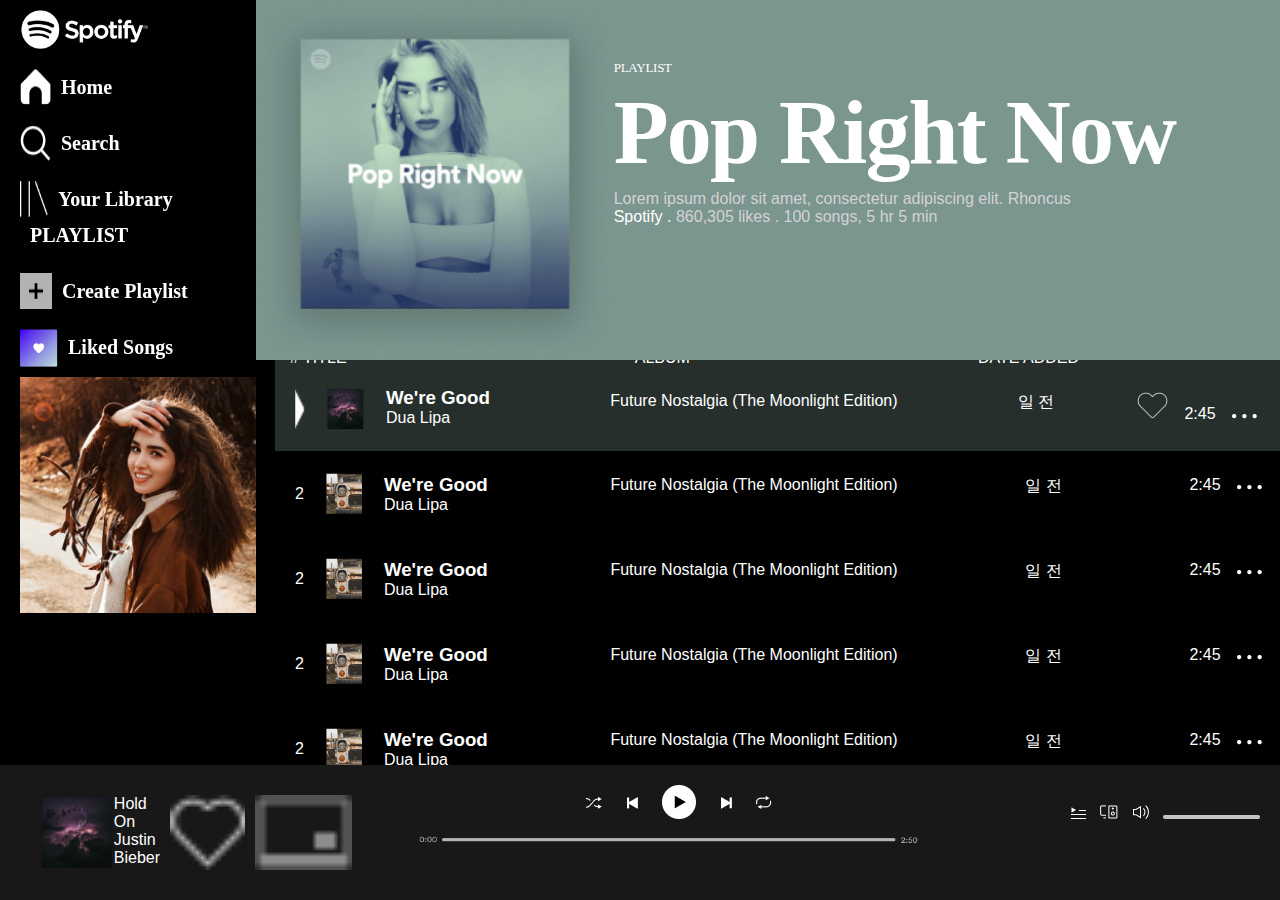
==== index2.html @ dff0a5c3 "addfiles" ====
<!DOCTYPE html>
<html lang="en">
<head>
    <meta charset="UTF-8">
    <meta name="viewport" content="width=device-width, initial-scale=1.0">
    <title>Document</title>
    <link rel="stylesheet" href="./style.css">
</head>
<body>
    <div id="main">
       <div id="half1">
           <div id="sidebar">
               <img id="img1" src="./assets2/Spotify logo.png">
               <div >
                 <img class="img2" src="./assets2/Vector.png">
                 <p class="stext">Home</p>
               </div>
               <div>
                <img class="img2" src="./assets2/fi-rs-search.png">
                <p class="stext">Search</p>
              </div>
              <div>
                <img class="img2" src="./assets2/library.png">
                <p class="stext">Your Library</p>
              </div>
              <p class="stext" id="playlist1">PLAYLIST</p>
              <div>
                <img class="img2" src="./assets2/Frame.png">
                <p class="stext">Create Playlist</p>
              </div>
              <div>
                <img class="img2" src="./assets2/Group 2.png">
                <p class="stext">Liked Songs</p>
              </div>
              <img id="lastimg" src="./assets2/album art.png">
           </div>
           <div id="playlist">
              <div id="up">
                 <img src="./assets2/스크린샷 2021-03-16 오후 4.04 2.png">
                 <div id="text">
                     <p id="p1">PLAYLIST</p>
                     <p id="big">Pop Right Now</p>
                     <p class="p2">Lorem ipsum dolor sit amet, consectetur adipiscing elit. Rhoncus</p>
                     <span id="spotify">Spotify .</span>
                     <span class="p2">860,305 likes . 100 songs, 5 hr 5 min</span>
                 </div>
              </div>
              <div id="down">
                  <div id="play">
                    <img class="img3"  src="./assets2/thumb_play.png">
                    <img class="img3" id="play2" src="./assets2/Subtract.png">
                    <img class="img3" id="play3" src="./assets2/Group 15.png">
                  </div>
                  <div id="title">
                    <p id="pr1"># TITLE</p>
                    <p id="pr2">ALBUM</p>
                    <p id="pr3">DATE ADDED</p>
                  </div>
                  <div id="first">
                    <div >
                      <div id="f1">
                        <img src="./assets2/Polygon 2.png">
                        <img src="./assets2/Rectangle 9 (1).png">
                        <div>
                           <h3>We're Good</h3>
                           <p>Dua Lipa</p>
                        </div>
                     </div>
                     <div id="f2">
                         <p>Future Nostalgia (The Moonlight Edition)</p>
                     </div>
                      <div id="f3">
                         <p>일 전</p>
                      </div>
                      <div id="f4">
                        <img src="./assets2/Subtract.png">
                        2:45
                        <img src="./assets2/Group 15.png">
                      </div>
                    </div>
                  </div>
                  <section>
                    <div class="list">
                        <div>
                          <div class="td1">
                            <p>2</p>
                            <img src="./assets2/Rectangle 20.png">
                            <div>
                              <h3>We're Good</h3>
                              <p>Dua Lipa</p>
                            </div>
                          </div>
                          
                          <p>Future Nostalgia (The Moonlight Edition)</p>
                          <p>일 전</p>
                          <div class="time">
                            2:45  
                            <img src="./assets2/Group 15.png">
                          </div>
                        
                        </div>
                      </div>
                      <div class="list">
                        <div>
                          <div class="td1">
                            <p>2</p>
                            <img src="./assets2/Rectangle 20.png">
                            <div>
                              <h3>We're Good</h3>
                              <p>Dua Lipa</p>
                            </div>
                          </div>
                          <p>Future Nostalgia (The Moonlight Edition)</p>
                          <p>일 전</p>
                          <div class="time">
                            2:45
                            <img src="./assets2/Group 15.png">
                          </div>
                        </div>
                      </div>
                      <div class="list">
                        <div>
                          <div class="td1">
                            <p>2</p>
                            <img src="./assets2/Rectangle 20.png">
                            <div>
                              <h3>We're Good</h3>
                              <p>Dua Lipa</p>
                            </div>
                          </div>
                          <p>Future Nostalgia (The Moonlight Edition)</p>
                          <p>일 전</p>
                          <div class="time">
                            2:45
                            <img src="./assets2/Group 15.png">
                          </div>
                        </div>
                      </div>
                      <div class="list">
                        <div>
                          <div class="td1">
                            <p>2</p>
                            <img src="./assets2/Rectangle 20.png">
                            <div>
                              <h3>We're Good</h3>
                              <p>Dua Lipa</p>
                            </div>
                          </div>
                          <p>Future Nostalgia (The Moonlight Edition)</p>
                          <p>일 전</p>
                          <div class="time">
                            2:45
                            <img src="./assets2/Group 15.png">
                          </div>
                        </div>
                      </div>
                      <div class="list">
                        <div>
                          <div class="td1">
                            <p>2</p>
                            <img src="./assets2/Rectangle 20.png">
                            <div>
                              <h3>We're Good</h3>
                              <p>Dua Lipa</p>
                            </div>
                          </div>
                          <p>Future Nostalgia (The Moonlight Edition)</p>
                          <p>일 전</p>
                          <div class="time">
                            2:45
                            <img src="./assets2/Group 15.png">
                          </div>
                        </div>
                      </div>
                   </section>
              </div>
           </div>
      </div>
      <div id="footer">
          <div id="foot1">
            <img src="./assets2/Rectangle 9 (3).png">
            <div>
              <p>Hold On</p>
              Justin Bieber
            </div>
            <img src="./assets2/Union.png">
            <img src="./assets2/Group 3.png">
          </div>
            <div id="foot2">
              <div id="foot21">
                <img class="fc" src="./assets2/Vector (4).png">
                <img class="fc" src="./assets2/Vector (5).png">
                <img id="footmid" src="./assets2/play.png">
                <img class="fc" src="./assets2/Vector (6).png">
                <img class="fc" src="./assets2/Vector (7).png">
              </div>
              <img src="./assets2/Group 4.png">
            </div>
            <div id="foot3"> 
              <img src="./assets2/Group 6.png">
              <img src="./assets2/Group 7.png">
              <img src="./assets2/Vector (8).png">
              <img src="./assets2/Rectangle 14.png">
            </div>
      </div>
    </div>
</body>
</html>
---- style.css ----
*{
    padding : 0px;
    margin : 0px;
    box-sizing : border-box;
    font-family : arial;
}
#page1{
    background-color: black;
    display : flex;
    width : 100vw;
    height : 100%;

}
.text{
    color: white;
}
#half{
    margin-left : 200px;
}
#pic1{
    display : flex;
    justify-content : space-between;
    flex-wrap : wrap;
}
.text1{
    color : white;
    font-size : medium;
}
#texta{
    padding-right : 70px;
    
}
#textb{
    padding-right : 60px;
}
#textc{
    padding-right : 120px;
}
#textd{
    padding-right : 30px;
}
#pic2{
    display : flex;
    flex-wrap : wrap;
    justify-content : space-between;
}
.div2{
    display : flex;
}
#footer{
    position : fixed;
    height : 10vh;
    background-color : #181818;
    bottom : 0px;
    width : 100%;
    color : white;
     display : flex;
     flex-wrap: wrap;
}
#bottom-left{
    display : flex;
    justify-content: space-between;
}
#heart{
    width : 30px;
    height : 30px;
}
#neffex{
    height : 60px;
    width : 60px;
    padding : 7px;
    margin : 7px;
}
#bottom-left>div{
  margin-top : 10px;
}
#heart{
    margin-top : 15px;
    padding-left : 10px;
}
#arrow{
    color : #686868;
}
#head2{
    display : flex;
    justify-content : right;
    padding-top : 10px;
}
#imgangle{
   padding-right: 60px;
   position : fixed;
}

#arrow{
    display : flex;
    flex-direction: row;
    justify-content : center;
    align-items : center;
    padding-top : 10px;
}
#arrow2{
    padding-left : 20px;
    position : fixed;
}
#arrow1{
    padding-top : 5px;
    position : fixed;
}

select {
    padding-top : 0px;
    border : none;
}
#sidebar1{
    flex : 1;
    background-color : #000;
    display:flex;
    flex-direction : column;
    position : fixed;
    height : 90%;
}
#logo{
    width : 120px;
    height : 40px;
}
#sidebar1>div{
    padding-top : 10px;
}
#sidebar1>div>img{
   height : 20px;
   padding-right : 20px;
   padding-left : 20px;
}
.text{
    font-size:small;
}
#sidebar1>h2{
    margin-left : 20px;
    margin-top : 20px;
}
#head{
    display : flex;
    justify-content : space-between;
}
#morning{
    font-size: xx-large;
    padding-top : 50px;
}
#half{
   flex : 4;
   background-color : #151515;
}
#pic1{
    display : flex;
    width : 80%;
}
#pic2{
    width : 80%;
}
#pic1>span{
    width : 300px;
    background-color : #303030;
    display : flex;
    justify-content : space-between;
    align-items : center;
    margin-top : 10px;
}
#pic1>span>.text{
    margin-left : 0px;
}
#like{
    font-size: xx-large;
}
.img{
    color : white;
    
}


#angle{
    position : fixed;
    top : 10px;
    right : 10px;
    background-color : black;
    color : white;
    border-radius: 20%;
}
#allcont{
    display : flex;
    justify-content : space-between;
}

#main>div{
    padding : 10px;
}
#main2>span{
    padding : 10px;
}
#main3>div{
    padding : 10px;
}

/* next slide css */

#main{
   width : 100%;
  height : 100%;
  background-color : #000000;
}
#sidebar{
    width : 20vw;
    height : 85vh;
    display : flex;
    flex-direction : column;
    padding : 10px;
    margin-inline : 10px;
    position : fixed;
    left : 0px;
    top : 0px;
}
#playlist{
    padding-top : 20px;
}
#lastimg{
    padding-top : 10px;
}
#footer{
    width : 100%;
    height : 15vh;
    color : #ffffff;
    display : flex;
    padding-bottom : 10px;
}
#up{
    background-color : #7b958f;
    display : flex;
    margin-top : 0%;
    padding-top: 0%;
    height : 40vh;
    width : 80vw;
    position : fixed;
    top : 0px;
    right : 0px;
}
#text{
    margin-top : 50px;
}
#p1{
    font-family: Circular Std;
font-size: 13px;
font-weight: 500;
line-height: 16px;
letter-spacing: -0.02em;
text-align: left;
  color : #ffffff;
  padding-top : 0px;
  margin-top : 10px;
}
#big{
    width : 607px;
    height : 114px;
    font-family: Circular Std;
font-size: 90px;
font-weight: 900;
line-height: 114px;
letter-spacing: -0.02em;
text-align: left;
color : #ffffff;
}
.p2{
    color : #d3d3d3;
}
#spotify{
    width : 49px;
    height : 22px;
    color : #ffffff;
}

.stext{
    color : white;
    font-family: Circular Std;
font-size: 20px;
font-weight: 700;
line-height: 16px;
letter-spacing: 0em;
text-align: left;
   padding : 10px;
}
#sidebar>div{
    display : flex;
    padding-top: 20px;
}
#img1{
    width: 129.15px ;
height: 39.41px ;
}
.img2{
    width: 24px
height: 24px
top: 8px
left: 16px
padding: 3.74px, 2.55px, 2.25px, 3px

}
#half{
    display : flex;
}
#playlist{
    padding-top : 0px;
    width : 80vw;
}
#play>.img3{
   padding : 20px;
}
#play2 { 
    margin-bottom : 10px;
}
#play3{
    margin-bottom : 20px;
}
.td1{
    display : flex;
    padding : 10px;
    justify-content : center;
    align-items : center;
}
.td1>p , .td1>img , .td1>div{
    padding : 10px;
}
#down{
    color : white;
    background-color : #000000;
    padding-left : 265px;
    padding-top : 240px
   
}


.list>div{
    display : flex;
    flex-direction : row;
    justify-content: space-between;

}
#first , #play , #title{
    background-color: #262f2c;
    width : 80vw;
}
section{
    background-color : #000000;
    color : white;
    width : 80vw;
}

.list > div > p{
    padding : 25px;
}
.time{
    padding :  25px;
}
#title{
    display : flex;
    justify-content : space-between;

}
#first>div{
    display : flex;
    justify-content : space-between;
}
#f1{
    display : flex;
    padding :10px;
}
#f1>img , #f1>div{
  padding : 10px;
}
#first>div>#f2 , #first>div>#f3 ,#first>div>#f4{
    padding-top : 25px;
}
#f3{
    margin-left : 50px;
}
#f2{
    margin-left : 30px;
}
#f4>img{
    padding-inline: 12px;
}
#f4{
    padding-right : 30px;
}
.time>img{
    padding-inline : 12px;
}
#pr1{
    padding-left : 15px;
}
#pr3{
    padding-right : 220px;
}
#footer{
    display : flex;
    justify-content : space-between;
    width : 100vw;
}
#footer>#foot1{
    display : flex;
    padding : 10px;
    margin : 10px;
}
#foot1>img{
    padding-left : 10px;
}
#foot2>img{
    width : 500px;
}
#foot2{
    display : flex;
    flex-direction : column;
    align-items : center;
}
#foot2>#foot21>img{
    padding-left : 20px;
    padding-bottom : 10px;

}
#foot3>img{
    padding-right : 10px;
    padding-top : 30px;
}
.fc{
    margin-bottom : 10px;
}
#foot2 > #foot21 > #footmid{
    padding-top : 10px;
}
@media screen and (max-width : 480px){
    #footer>div>div{
        display : flex;
        flex-direction : column;
        flex-wrap : wrap;
    }
    #texta ,#textb ,#textc{
        padding-left : 10px;
    }
    #textd{
        padding-right : 10px;
    }
    #pic1>#spanc{
        width : 100%;
    }
    #footer{
        width : 100%;
    }
}
@media screen and (width : 1440px){
    #down > #play {
        padding-top : 180px;
    }
}
@media screen and (width : 1024px){
    #down > #play {
        padding-top : 30px;
    }
}
@media screen and (width : 768px){
    #up {
       height : 250px;
    }
    #pr3{
        padding-right: 80px;
    }
    #footer{
        width : 100%;
        margin : 10px;
    }
}
@media screen and (width : 425px){
    #up{
        width :1000px;
        height : 20%;
    }
    #down{
        width : 100vw;
    }
    #play , #title , #first{
        width : 1000px;
    }
    section{
        width : 1000px;
        height : 1000px;
    }
    #play{
        padding-top : 50px;
    }
}
@media screen and (width : 375px){
    #up{
        width :1000px;
        height : 20%;
    }
    #down{
        width : 100vw;
    }
    #play , #title , #first{
        width : 1000px;
    }
    section{
        width : 1000px;
        height : 1200px;
    }
    #play{
        padding-top : 90px;
    }
}
@media screen and (width : 320px){
    #up{
        width :1000px;
        height : 20%;
    }
    #down{
        width : 100vw;
    }
    #play , #title , #first{
        width : 1000px;
    }
    section{
        width : 1000px;
        height : 1500px;
    }
    #play{
        padding-top : 150px;
    }
}
#pic1 >span> #texta >a{
    color : white;
    text-decoration : none;
}
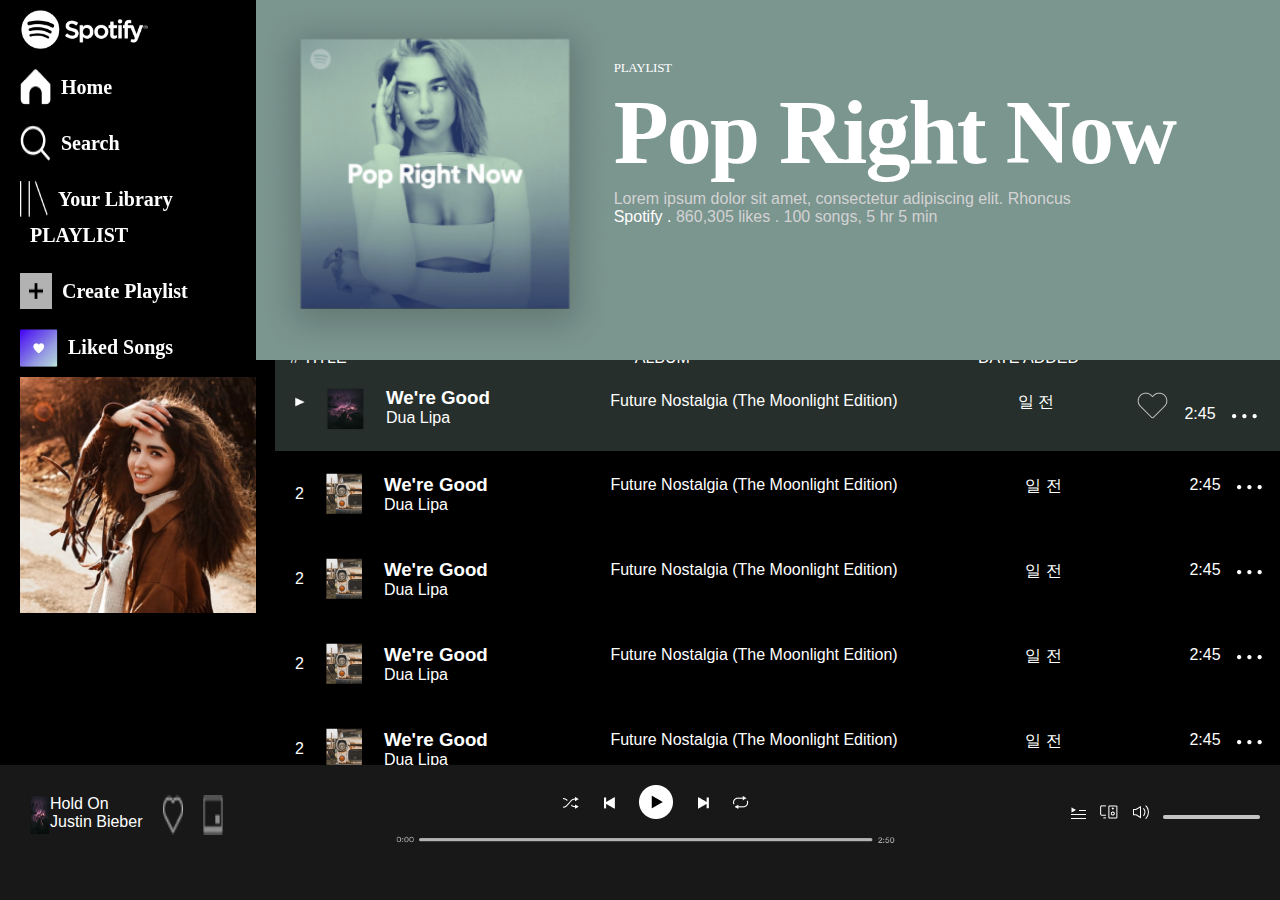
==== commit 3aeb14ba: "final" ====
--- a/index2.html
+++ b/index2.html
@@ -59,7 +59,7 @@
                   <div id="first">
                     <div >
                       <div id="f1">
-                        <img src="./assets2/Polygon 2.png">
+                        <img id="imgplay" src="./assets2/Polygon 2.png">
                         <img src="./assets2/Rectangle 9 (1).png">
                         <div>
                            <h3>We're Good</h3>
--- a/style.css
+++ b/style.css
@@ -296,7 +296,7 @@
 }
 .img2{
     width: 24px
-height: 24px
+height : 24px
 top: 8px
 left: 16px
 padding: 3.74px, 2.55px, 2.25px, 3px
@@ -398,6 +398,11 @@
 #pr3{
     padding-right : 220px;
 }
+#imgplay{
+    height : 30px;
+    width : 30px;
+    margin-top : 10px;
+}
 #footer{
     display : flex;
     justify-content : space-between;
@@ -405,11 +410,13 @@
 }
 #footer>#foot1{
     display : flex;
-    padding : 10px;
-    margin : 10px;
+    padding-top: 20px;
+    margin : 0px;
 }
 #foot1>img{
-    padding-left : 10px;
+    padding-left : 20px;
+    height : 40px;
+    width : 40px;
 }
 #foot2>img{
     width : 500px;
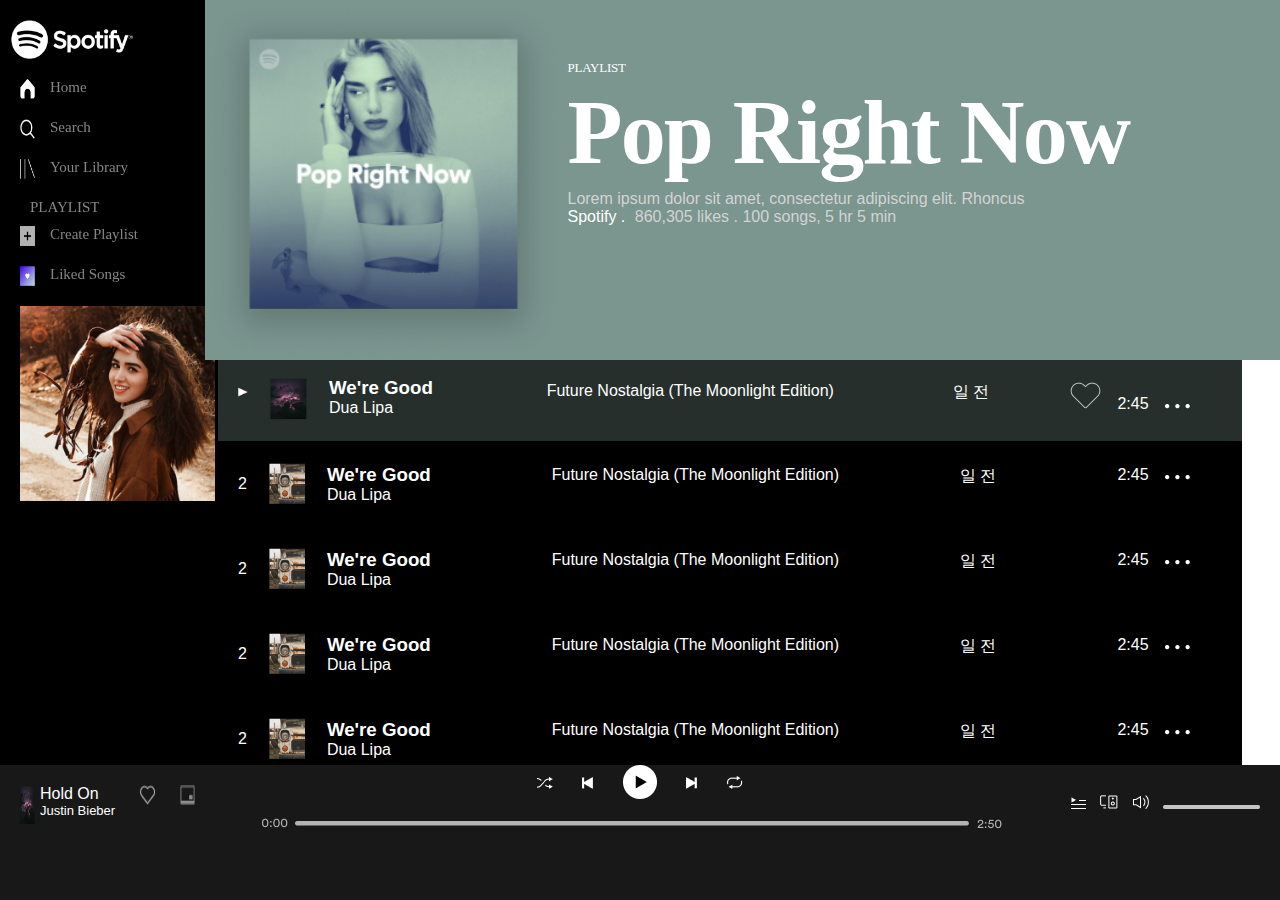
==== commit 724a2649: "working" ====
--- a/index2.html
+++ b/index2.html
@@ -7,12 +7,12 @@
     <link rel="stylesheet" href="./style.css">
 </head>
 <body>
-    <div id="main">
-       <div id="half1">
+    <main>
+       <section id="half1">
            <div id="sidebar">
                <img id="img1" src="./assets2/Spotify logo.png">
-               <div >
-                 <img class="img2" src="./assets2/Vector.png">
+               <div id="home">
+                 <img class="img2"  src="./assets2/Vector.png">
                  <p class="stext">Home</p>
                </div>
                <div>
@@ -28,10 +28,11 @@
                 <img class="img2" src="./assets2/Frame.png">
                 <p class="stext">Create Playlist</p>
               </div>
-              <div>
+              <div id="last-text">
                 <img class="img2" src="./assets2/Group 2.png">
-                <p class="stext">Liked Songs</p>
-              </div>
+                <p class="stext" >Liked Songs</p>
+              </div>
+              
               <img id="lastimg" src="./assets2/album art.png">
            </div>
            <div id="playlist">
@@ -175,18 +176,18 @@
                    </section>
               </div>
            </div>
-      </div>
-      <div id="footer">
+          </section>
+      <footer id="footer-re">
           <div id="foot1">
             <img src="./assets2/Rectangle 9 (3).png">
             <div>
               <p>Hold On</p>
               Justin Bieber
             </div>
-            <img src="./assets2/Union.png">
-            <img src="./assets2/Group 3.png">
+            <img class="re-img" src="./assets2/Union.png">
+            <img class="re-img" src="./assets2/Group 3.png">
           </div>
-            <div id="foot2">
+            <div id="foot2-re">
               <div id="foot21">
                 <img class="fc" src="./assets2/Vector (4).png">
                 <img class="fc" src="./assets2/Vector (5).png">
@@ -194,7 +195,7 @@
                 <img class="fc" src="./assets2/Vector (6).png">
                 <img class="fc" src="./assets2/Vector (7).png">
               </div>
-              <img src="./assets2/Group 4.png">
+              <img id="re1" src="./assets2/Group 4.png">
             </div>
             <div id="foot3"> 
               <img src="./assets2/Group 6.png">
@@ -202,7 +203,7 @@
               <img src="./assets2/Vector (8).png">
               <img src="./assets2/Rectangle 14.png">
             </div>
-      </div>
-    </div>
+          </footer>
+    </main>
 </body>
 </html>--- a/style.css
+++ b/style.css
@@ -3,6 +3,7 @@
     margin : 0px;
     box-sizing : border-box;
     font-family : arial;
+    padding-right: 5px;
 }
 #page1{
     background-color: black;
@@ -42,27 +43,63 @@
 #pic2{
     display : flex;
     flex-wrap : wrap;
-    justify-content : space-between;
+    justify-content :safe;
+    
 }
 .div2{
     display : flex;
+}
+.div2>h2>a{
+    color : white;
+    text-decoration: none;
 }
 #footer{
     position : fixed;
-    height : 10vh;
-    background-color : #181818;
+    left : 0px;
+    bottom : 0px;
+    height : 15vh;
+    background-color : #181818 !important;
+    
+    width : 100%;
+    color : white;
+     display : flex;
+     padding-bottom : 10px;
+}
+/* #footer{
+    width : 100%;
+    height : 15vh;
+    color : #ffffff;
+    display : flex;
+    
+} */
+#footer-re{
+    position : fixed;
+    height : 15vh;
+    background-color : #181818 !important;
     bottom : 0px;
     width : 100%;
     color : white;
      display : flex;
-     flex-wrap: wrap;
-}
+     /* flex-wrap: wrap; */
+     padding-bottom: 10px;
+}
+/* #footer-re{
+    width : 100vw;
+    height : 15vh;
+    color : #ffffff;
+    display : flex;
+    padding-bottom : 10px;
+    background-color: #181818;
+    z-index: 5;
+} */
+
 #bottom-left{
     display : flex;
     justify-content: space-between;
+    align-items: center;
 }
 #heart{
-    width : 30px;
+    width : 40px;
     height : 30px;
 }
 #neffex{
@@ -71,6 +108,9 @@
     padding : 7px;
     margin : 7px;
 }
+#bottom-left>div>p{
+    color : #b3b3b3;
+}
 #bottom-left>div{
   margin-top : 10px;
 }
@@ -84,10 +124,12 @@
 #head2{
     display : flex;
     justify-content : right;
+    
     padding-top : 10px;
 }
 #imgangle{
-   padding-right: 60px;
+    width: 70px;
+   padding-right: 50px;
    position : fixed;
 }
 
@@ -112,14 +154,19 @@
     border : none;
 }
 #sidebar1{
-    flex : 1;
+    /* flex : 0.5; */
+    width : 200px;
     background-color : #000;
     display:flex;
     flex-direction : column;
-    position : fixed;
+     position : fixed; 
+     top : 0px;
+     left : 0px;
     height : 90%;
+    /* z-index: 1; */
 }
 #logo{
+    margin : 10px 15px 10px;
     width : 120px;
     height : 40px;
 }
@@ -136,7 +183,7 @@
 }
 #sidebar1>h2{
     margin-left : 20px;
-    margin-top : 20px;
+    margin-top : 15px;
 }
 #head{
     display : flex;
@@ -152,10 +199,11 @@
 }
 #pic1{
     display : flex;
-    width : 80%;
+    justify-content:safe;
+    width : 100%;
 }
 #pic2{
-    width : 80%;
+    width : 100%;
 }
 #pic1>span{
     width : 300px;
@@ -178,6 +226,7 @@
 
 
 #angle{
+    font-weight: 900;
     position : fixed;
     top : 10px;
     right : 10px;
@@ -189,16 +238,32 @@
     display : flex;
     justify-content : space-between;
 }
-
+#allcont>h2{
+    padding-left: 10px;
+    padding-top: 10px;
+}
+#allcont>p{
+    padding-top: 30px;
+}
 #main>div{
     padding : 10px;
 }
 #main2>span{
     padding : 10px;
 }
+#head{
+    padding-left: 20px;
+}
+#main2>h1 ,#main2>#pic1{
+    padding-left: 20px;
+}
 #main3>div{
     padding : 10px;
 }
+#pic2>div{
+    padding: 6px;
+}
+
 
 /* next slide css */
 
@@ -222,22 +287,19 @@
     padding-top : 20px;
 }
 #lastimg{
-    padding-top : 10px;
-}
-#footer{
-    width : 100%;
-    height : 15vh;
-    color : #ffffff;
-    display : flex;
-    padding-bottom : 10px;
-}
+    padding-top : 20px;
+    width : 200px
+}
+
+
 #up{
     background-color : #7b958f;
     display : flex;
     margin-top : 0%;
     padding-top: 0%;
+   
     height : 40vh;
-    width : 80vw;
+    width : 84vw;
     position : fixed;
     top : 0px;
     right : 0px;
@@ -275,31 +337,51 @@
     height : 22px;
     color : #ffffff;
 }
-
+#sidebar>div :hover{
+    background-color: #282828;
+    color : white;
+     /* width : 100%; */
+   /* height: 100%; */
+}
+
+#sidebar>div{
+    width : 100%;
+}
 .stext{
-    color : white;
+    color : #858585;
     font-family: Circular Std;
-font-size: 20px;
-font-weight: 700;
-line-height: 16px;
+ font-size: 15px;
+font-weight: 500;
+ padding-left: 10px;
+/*line-height: 16px;
 letter-spacing: 0em;
 text-align: left;
-   padding : 10px;
+   padding : 10px; */
 }
 #sidebar>div{
     display : flex;
-    padding-top: 20px;
-}
+    margin-top: 20px;
+    margin-right: 10px;
+    
+    
+}
+#playlist1{
+    margin-top: 20px;
+    margin-bottom: -10px;
+}
+/* #home{
+    background-color: #282828;
+} */
 #img1{
     width: 129.15px ;
 height: 39.41px ;
+margin-top: 10px;
+margin-left: -10px;
 }
 .img2{
-    width: 24px
-height : 24px
-top: 8px
-left: 16px
-padding: 3.74px, 2.55px, 2.25px, 3px
+    width: 20px;
+height : 20px;
+
 
 }
 #half{
@@ -330,9 +412,9 @@
 #down{
     color : white;
     background-color : #000000;
-    padding-left : 265px;
-    padding-top : 240px
-   
+    padding-left : 218px;
+    padding-top : 240px;
+    
 }
 
 
@@ -413,6 +495,29 @@
     padding-top: 20px;
     margin : 0px;
 }
+#footer-re{
+    display : flex;
+    justify-content : space-between;
+    /* width : 100vw; */
+    /* position: fixed;
+    bottom: 0px; */
+}
+#footer-re>#foot1{
+    display : flex;
+    padding-top: 20px;
+    margin : 0px;
+}
+#foot1>div>p{
+    font-size: medium;
+}
+#foot1>div{
+    font-size: small;
+}
+#foot1>.re-img{
+    width : 40px;
+    height : 20px;
+}
+
 #foot1>img{
     padding-left : 20px;
     height : 40px;
@@ -426,15 +531,31 @@
     flex-direction : column;
     align-items : center;
 }
+#foot2-re{
+    display : flex;
+    flex-direction : column;
+    align-items : center;
+}
 #foot2>#foot21>img{
     padding-left : 20px;
     padding-bottom : 10px;
 
 }
+#foot2-re>#foot21>img{
+    padding-left : 20px;
+    padding-bottom : 10px;
+
+}
 #foot3>img{
+    
     padding-right : 10px;
     padding-top : 30px;
-}
+
+}
+#foot3-img{
+    padding-bottom: 10px;
+}
+
 .fc{
     margin-bottom : 10px;
 }
@@ -442,10 +563,13 @@
     padding-top : 10px;
 }
 @media screen and (max-width : 480px){
-    #footer>div>div{
+    /* #footer>div>div{
         display : flex;
         flex-direction : column;
         flex-wrap : wrap;
+    } */
+    #half{
+        height : 100%;
     }
     #texta ,#textb ,#textc{
         padding-left : 10px;
@@ -458,17 +582,105 @@
     }
     #footer{
         width : 100%;
+        
+    }
+    #footer-re{
+        /* width : 100vw !important; */
+        height: 30vh;
+       background-color: #181818;
+    }
+    #bottom-left{
+        display: none;
+    }
+    /* .fc{
+        display: none;
+    } */
+    /* #foot22{
+        width: 300px;
+    } */
+    #foot3{
+        display: none;
+    }
+    #foot1{
+        visibility: hidden;
+    }
+    #foot2-re>#foot21>img{
+        margin-inline: 20px;
+    }
+    #re1{
+        padding-right: 120px;
+    }
+    #foot2-re{
+        display: flex;
+        flex-direction: column;
+        align-items: center;
+    }
+    #foot2-re>#foot21{
+        display: flex;
+        align-items: center;
+        margin-right: 60px;
+    }
+     #foot2-re>#foot21>#footmid{
+          width : 100px;
+    }
+    #foot2-re>#foot21>.fc{
+        width : 40px;
+    }
+    
+    #re1{
+        width : 1000px;
+        margin-top: 20px;
+        margin-left: 60px;
+    }
+    #foot2{
+        padding-left: 20px;
+    }
+    
+}
+
+@media screen and (min-width : 2560px){
+    #down  {
+        padding-top : 700px;
+        padding-left : 500px;
+        height: 100vh;
+    }
+    #footer{
+        height : 5vh;
+    }
+    #half{
+        height : 95vh;
+    }
+    #footer-re{
+        height : 5vh;
     }
 }
 @media screen and (width : 1440px){
     #down > #play {
         padding-top : 180px;
     }
+    #half{
+        height : 92vh;
+    }
+    #footer{
+        height : 8vh;
+    }
+    #footer-re{
+        height : 10vh;
+    }
 }
 @media screen and (width : 1024px){
     #down > #play {
         padding-top : 30px;
     }
+    #footer{
+        width : 100%;
+    }
+    #footer-re{
+        height : 11vh;
+    }
+    #re1{
+        width : 50vw;
+    }
 }
 @media screen and (width : 768px){
     #up {
@@ -479,7 +691,28 @@
     }
     #footer{
         width : 100%;
-        margin : 10px;
+        margin : 0px;
+    }
+    #foot2>img{
+        width : 300px;
+    }
+    #footer-re{
+        height : 15vh;
+    }
+    #foot1>div>p{
+        display: none;
+    }
+    .re-img{
+        display: none;
+    }
+    #re1{
+        width : 50vw;
+    }
+    #foot3{
+        padding-left: 50px;
+    }
+    #foot2{
+        padding-left: 50px;
     }
 }
 @media screen and (width : 425px){
@@ -543,3 +776,4 @@
     color : white;
     text-decoration : none;
 }
+
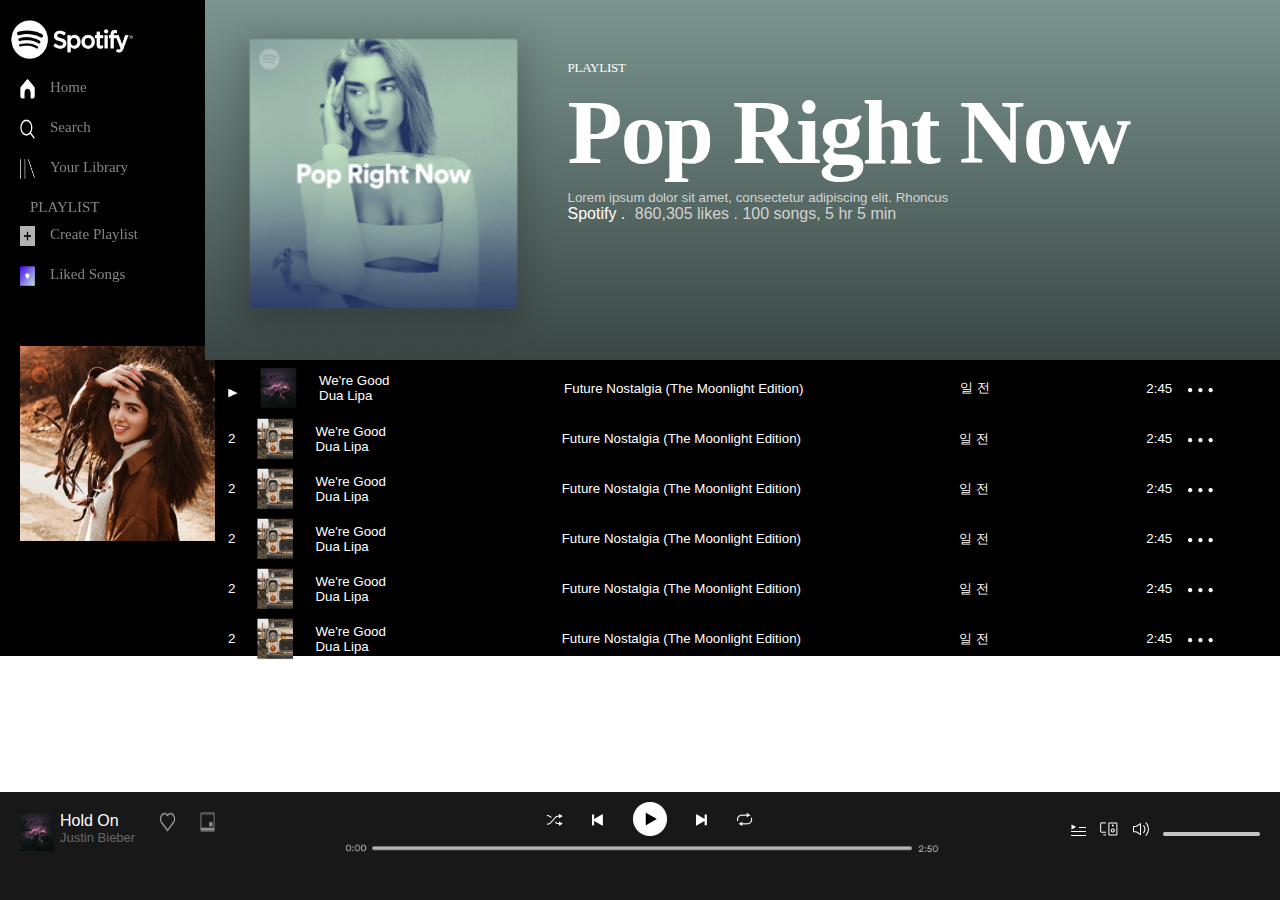
==== commit a9f822d9: "workin" ====
--- a/index2.html
+++ b/index2.html
@@ -47,8 +47,9 @@
                  </div>
               </div>
               <div id="down">
+                <div id="playTitle">
                   <div id="play">
-                    <img class="img3"  src="./assets2/thumb_play.png">
+                    <img class="img3" id="play1"  src="./assets2/thumb_play.png">
                     <img class="img3" id="play2" src="./assets2/Subtract.png">
                     <img class="img3" id="play3" src="./assets2/Group 15.png">
                   </div>
@@ -57,8 +58,9 @@
                     <p id="pr2">ALBUM</p>
                     <p id="pr3">DATE ADDED</p>
                   </div>
-                  <div id="first">
-                    <div >
+                </div>
+                  <!-- <div id="first">
+                    <div id="first-1">
                       <div id="f1">
                         <img id="imgplay" src="./assets2/Polygon 2.png">
                         <img src="./assets2/Rectangle 9 (1).png">
@@ -79,14 +81,34 @@
                         <img src="./assets2/Group 15.png">
                       </div>
                     </div>
-                  </div>
+                  </div> -->
                   <section>
                     <div class="list">
-                        <div>
-                          <div class="td1">
-                            <p>2</p>
-                            <img src="./assets2/Rectangle 20.png">
-                            <div>
+                      <div>
+                        <div class="td1">
+                          <img id="imgplay" src="./assets2/Polygon 2.png">
+                        <img src="./assets2/Rectangle 9 (1).png">
+                        <div id="good">
+                           <h3>We're Good</h3>
+                           <p>Dua Lipa</p>
+                        </div>
+                     </div>
+                        
+                        <p>Future Nostalgia (The Moonlight Edition)</p>
+                        <p>일 전</p>
+                        <div class="time">
+                          2:45  
+                          <img src="./assets2/Group 15.png">
+                        </div>
+                      
+                      </div>
+                    </div>
+                    <div class="list">
+                        <div>
+                          <div class="td1">
+                            <p>2</p>
+                            <img src="./assets2/Rectangle 20.png">
+                            <div id="good">
                               <h3>We're Good</h3>
                               <p>Dua Lipa</p>
                             </div>
@@ -106,61 +128,61 @@
                           <div class="td1">
                             <p>2</p>
                             <img src="./assets2/Rectangle 20.png">
-                            <div>
-                              <h3>We're Good</h3>
-                              <p>Dua Lipa</p>
-                            </div>
-                          </div>
-                          <p>Future Nostalgia (The Moonlight Edition)</p>
-                          <p>일 전</p>
-                          <div class="time">
-                            2:45
-                            <img src="./assets2/Group 15.png">
-                          </div>
-                        </div>
-                      </div>
-                      <div class="list">
-                        <div>
-                          <div class="td1">
-                            <p>2</p>
-                            <img src="./assets2/Rectangle 20.png">
-                            <div>
-                              <h3>We're Good</h3>
-                              <p>Dua Lipa</p>
-                            </div>
-                          </div>
-                          <p>Future Nostalgia (The Moonlight Edition)</p>
-                          <p>일 전</p>
-                          <div class="time">
-                            2:45
-                            <img src="./assets2/Group 15.png">
-                          </div>
-                        </div>
-                      </div>
-                      <div class="list">
-                        <div>
-                          <div class="td1">
-                            <p>2</p>
-                            <img src="./assets2/Rectangle 20.png">
-                            <div>
-                              <h3>We're Good</h3>
-                              <p>Dua Lipa</p>
-                            </div>
-                          </div>
-                          <p>Future Nostalgia (The Moonlight Edition)</p>
-                          <p>일 전</p>
-                          <div class="time">
-                            2:45
-                            <img src="./assets2/Group 15.png">
-                          </div>
-                        </div>
-                      </div>
-                      <div class="list">
-                        <div>
-                          <div class="td1">
-                            <p>2</p>
-                            <img src="./assets2/Rectangle 20.png">
-                            <div>
+                            <div id="good">
+                              <h3>We're Good</h3>
+                              <p>Dua Lipa</p>
+                            </div>
+                          </div>
+                          <p>Future Nostalgia (The Moonlight Edition)</p>
+                          <p>일 전</p>
+                          <div class="time">
+                            2:45
+                            <img src="./assets2/Group 15.png">
+                          </div>
+                        </div>
+                      </div>
+                      <div class="list">
+                        <div>
+                          <div class="td1">
+                            <p>2</p>
+                            <img src="./assets2/Rectangle 20.png">
+                            <div id="good">
+                              <h3>We're Good</h3>
+                              <p>Dua Lipa</p>
+                            </div>
+                          </div>
+                          <p>Future Nostalgia (The Moonlight Edition)</p>
+                          <p>일 전</p>
+                          <div class="time">
+                            2:45
+                            <img src="./assets2/Group 15.png">
+                          </div>
+                        </div>
+                      </div>
+                      <div class="list">
+                        <div>
+                          <div class="td1">
+                            <p>2</p>
+                            <img src="./assets2/Rectangle 20.png">
+                            <div id="good">
+                              <h3>We're Good</h3>
+                              <p>Dua Lipa</p>
+                            </div>
+                          </div>
+                          <p>Future Nostalgia (The Moonlight Edition)</p>
+                          <p>일 전</p>
+                          <div class="time">
+                            2:45
+                            <img src="./assets2/Group 15.png">
+                          </div>
+                        </div>
+                      </div>
+                      <div class="list">
+                        <div>
+                          <div class="td1">
+                            <p>2</p>
+                            <img src="./assets2/Rectangle 20.png">
+                            <div id="good">
                               <h3>We're Good</h3>
                               <p>Dua Lipa</p>
                             </div>
--- a/style.css
+++ b/style.css
@@ -74,14 +74,14 @@
 } */
 #footer-re{
     position : fixed;
-    height : 15vh;
+    height : 12vh;
     background-color : #181818 !important;
     bottom : 0px;
     width : 100%;
     color : white;
      display : flex;
      /* flex-wrap: wrap; */
-     padding-bottom: 10px;
+     /* padding-bottom: 1px; */
 }
 /* #footer-re{
     width : 100vw;
@@ -287,13 +287,15 @@
     padding-top : 20px;
 }
 #lastimg{
-    padding-top : 20px;
-    width : 200px
+    padding-top : 60px;
+    width : 200px;
+    
 }
 
 
 #up{
     background-color : #7b958f;
+    background: linear-gradient(#7b958f , #3a4644);
     display : flex;
     margin-top : 0%;
     padding-top: 0%;
@@ -394,17 +396,24 @@
 #play>.img3{
    padding : 20px;
 }
+#play1{
+    width: 70px;
+    margin-bottom: 7px;
+}
 #play2 { 
     margin-bottom : 10px;
-}
+    width : 65px;
+}
+
 #play3{
     margin-bottom : 20px;
 }
 .td1{
     display : flex;
-    padding : 10px;
+    /* padding : 1px; */
     justify-content : center;
     align-items : center;
+    
 }
 .td1>p , .td1>img , .td1>div{
     padding : 10px;
@@ -414,31 +423,64 @@
     background-color : #000000;
     padding-left : 218px;
     padding-top : 240px;
-    
-}
-
+    width :100vw;
+}
+.list :hover{
+    background-color: #222525;
+}
 
 .list>div{
     display : flex;
     flex-direction : row;
     justify-content: space-between;
-
-}
-#first , #play , #title{
-    background-color: #262f2c;
-    width : 80vw;
+    align-items: center;
+}
+ #play , #title{
+    width : 100%;
+}
+#playTitle{
+    background-color: white;
+    background: linear-gradient(#252e2b , black);
+}
+#first-1{
+    background-color: #212423;
+   
+}
+#title{
+    padding-bottom: 20px;
+}
+#title>p{
+    font-weight: 100;
+    font-size: smaller;
+}
+p{
+    font-weight: 100;
+    font-size: smaller;
+}
+h3{
+
+    font-weight: 100;
+    font-size: smaller;
+}
+#good>h3 , #good>p{
+    font-weight: 100;
+    font-size: smaller;
 }
 section{
     background-color : #000000;
     color : white;
     width : 80vw;
 }
-
+.list{
+    height: 50px;
+}
 .list > div > p{
-    padding : 25px;
+    padding : 2px;
 }
 .time{
-    padding :  25px;
+    padding :  2px;
+    font-weight: 100;
+    font-size: smaller;
 }
 #title{
     display : flex;
@@ -509,9 +551,11 @@
 }
 #foot1>div>p{
     font-size: medium;
+    color : white;
 }
 #foot1>div{
     font-size: small;
+    color :#686868;
 }
 #foot1>.re-img{
     width : 40px;
@@ -521,7 +565,7 @@
 #foot1>img{
     padding-left : 20px;
     height : 40px;
-    width : 40px;
+    width : 60px;
 }
 #foot2>img{
     width : 500px;
@@ -543,8 +587,12 @@
 }
 #foot2-re>#foot21>img{
     padding-left : 20px;
-    padding-bottom : 10px;
-
+}
+#foot2-re>#foot21>#footmid{
+    padding-top: 10px;
+}
+#re1{
+    width : 600px;
 }
 #foot3>img{
     
@@ -609,6 +657,7 @@
     }
     #re1{
         padding-right: 120px;
+
     }
     #foot2-re{
         display: flex;
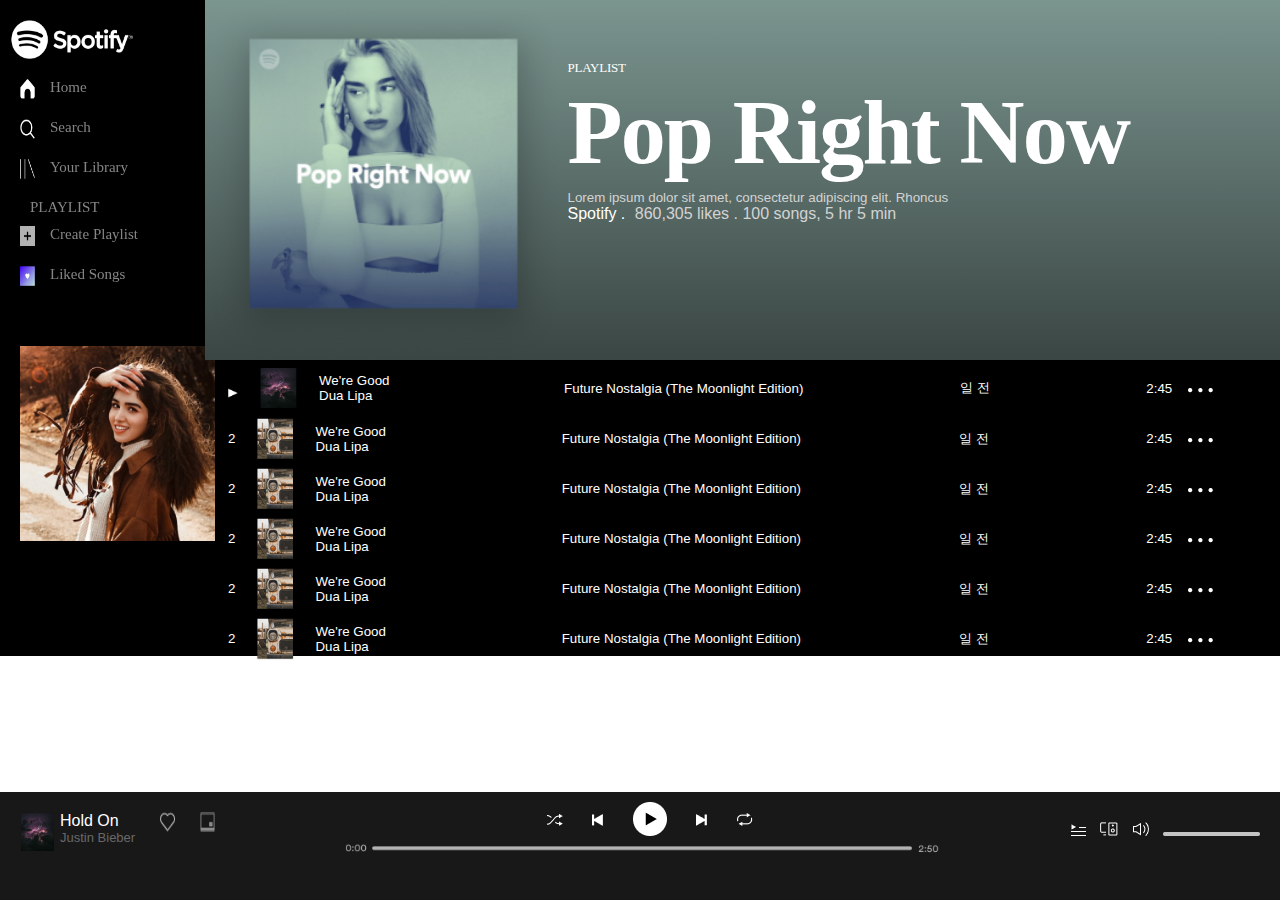
==== commit b230324a: "complete" ====
--- a/index2.html
+++ b/index2.html
@@ -7,7 +7,7 @@
     <link rel="stylesheet" href="./style.css">
 </head>
 <body>
-    <main>
+    <main >
        <section id="half1">
            <div id="sidebar">
                <img id="img1" src="./assets2/Spotify logo.png">
@@ -59,29 +59,7 @@
                     <p id="pr3">DATE ADDED</p>
                   </div>
                 </div>
-                  <!-- <div id="first">
-                    <div id="first-1">
-                      <div id="f1">
-                        <img id="imgplay" src="./assets2/Polygon 2.png">
-                        <img src="./assets2/Rectangle 9 (1).png">
-                        <div>
-                           <h3>We're Good</h3>
-                           <p>Dua Lipa</p>
-                        </div>
-                     </div>
-                     <div id="f2">
-                         <p>Future Nostalgia (The Moonlight Edition)</p>
-                     </div>
-                      <div id="f3">
-                         <p>일 전</p>
-                      </div>
-                      <div id="f4">
-                        <img src="./assets2/Subtract.png">
-                        2:45
-                        <img src="./assets2/Group 15.png">
-                      </div>
-                    </div>
-                  </div> -->
+                  
                   <section>
                     <div class="list">
                       <div>
--- a/style.css
+++ b/style.css
@@ -4,7 +4,9 @@
     box-sizing : border-box;
     font-family : arial;
     padding-right: 5px;
-}
+   
+}
+
 #page1{
     background-color: black;
     display : flex;
@@ -273,7 +275,7 @@
   background-color : #000000;
 }
 #sidebar{
-    width : 20vw;
+    width : 15vw;
     height : 85vh;
     display : flex;
     flex-direction : column;
@@ -294,7 +296,7 @@
 
 
 #up{
-    background-color : #7b958f;
+    
     background: linear-gradient(#7b958f , #3a4644);
     display : flex;
     margin-top : 0%;
@@ -302,6 +304,7 @@
    
     height : 40vh;
     width : 84vw;
+    /* margin-left: 225px; */
     position : fixed;
     top : 0px;
     right : 0px;
@@ -424,6 +427,8 @@
     padding-left : 218px;
     padding-top : 240px;
     width :100vw;
+    /* height: 60vh;
+    width: 84vw; */
 }
 .list :hover{
     background-color: #222525;
@@ -439,8 +444,8 @@
     width : 100%;
 }
 #playTitle{
-    background-color: white;
     background: linear-gradient(#252e2b , black);
+    
 }
 #first-1{
     background-color: #212423;
@@ -610,14 +615,25 @@
 #foot2 > #foot21 > #footmid{
     padding-top : 10px;
 }
+/* #playTitle{
+    width : 85vw;
+} */
 @media screen and (max-width : 480px){
-    /* #footer>div>div{
-        display : flex;
-        flex-direction : column;
-        flex-wrap : wrap;
-    } */
+    #up{
+        margin-right: 10px;
+    }
     #half{
         height : 100%;
+    }
+#half1{
+        width : 1230px;
+        height: 1800px;
+    }
+    /* #down{
+        padding-top: 350px;
+    } */
+    #playTitle{
+        width : 1000px
     }
     #texta ,#textb ,#textc{
         padding-left : 10px;
@@ -689,9 +705,13 @@
 
 @media screen and (min-width : 2560px){
     #down  {
-        padding-top : 700px;
+        padding-top : 250px;
         padding-left : 500px;
         height: 100vh;
+    }
+    #up{
+        height : 250px;
+        width : 2060px
     }
     #footer{
         height : 5vh;
@@ -716,6 +736,19 @@
     #footer-re{
         height : 10vh;
     }
+    #half1{
+        height : 1000px;
+        width : 1450px
+    }
+    #down{
+        padding-top: 250px;
+        width : 1450px
+    }
+    #up{
+        width : 1230px;
+        height : 250px;
+    }
+    
 }
 @media screen and (width : 1024px){
     #down > #play {
@@ -730,10 +763,23 @@
     #re1{
         width : 50vw;
     }
+    #half1{
+        width : 1080px;
+        height: 800px;
+    }
+    #down{
+        padding-top: 230px;
+        width : 1080px;
+        height : 1000px;
+    }
+    #up{
+        height : 240px;
+    }
 }
 @media screen and (width : 768px){
     #up {
        height : 250px;
+      margin-right: -12px;
     }
     #pr3{
         padding-right: 80px;
@@ -763,14 +809,36 @@
     #foot2{
         padding-left: 50px;
     }
+     #half1{
+        width : 850px;
+    } 
+    #big{
+        font-size: 50px;
+        font-weight: 700;
+    }
+    .p2{
+        font-size: 10px;
+    }
+    /* #playTitle{
+        width : 1000px;
+    }
+*/
+#down{
+    width : 850px;
+    height : 1000px
+}
+#half1{
+    height : 1000px;
+}
 }
 @media screen and (width : 425px){
     #up{
         width :1000px;
-        height : 20%;
+        /* height : 20%; */
     }
     #down{
         width : 100vw;
+        padding-top: 300px;
     }
     #play , #title , #first{
         width : 1000px;
@@ -779,17 +847,21 @@
         width : 1000px;
         height : 1000px;
     }
-    #play{
+    /* #play{
         padding-top : 50px;
+    } */
+    #half1{
+        height : 2500px;
     }
 }
 @media screen and (width : 375px){
     #up{
         width :1000px;
-        height : 20%;
+        /* height : 20%; */
     }
     #down{
         width : 100vw;
+        padding-top: 300px;
     }
     #play , #title , #first{
         width : 1000px;
@@ -798,17 +870,29 @@
         width : 1000px;
         height : 1200px;
     }
-    #play{
+    /* #play{
         padding-top : 90px;
+    } */
+    #half1{
+        height : 3000px;
     }
 }
 @media screen and (width : 320px){
     #up{
-        width :1000px;
-        height : 20%;
-    }
+        width :82%;
+        /* height : 20%; */
+        
+    }
+    #big{
+        width : 550px;
+        font-size: xx-large;
+}
+#half1{
+    height : 3500px;
+}
     #down{
         width : 100vw;
+        padding-top: 300px;
     }
     #play , #title , #first{
         width : 1000px;
@@ -817,12 +901,16 @@
         width : 1000px;
         height : 1500px;
     }
-    #play{
+    /* #play{
         padding-top : 150px;
-    }
+    } */
 }
 #pic1 >span> #texta >a{
     color : white;
     text-decoration : none;
 }
-
+@media screen and (min-width: 700px){
+    #half1{
+        height : 100px;
+    }
+}
